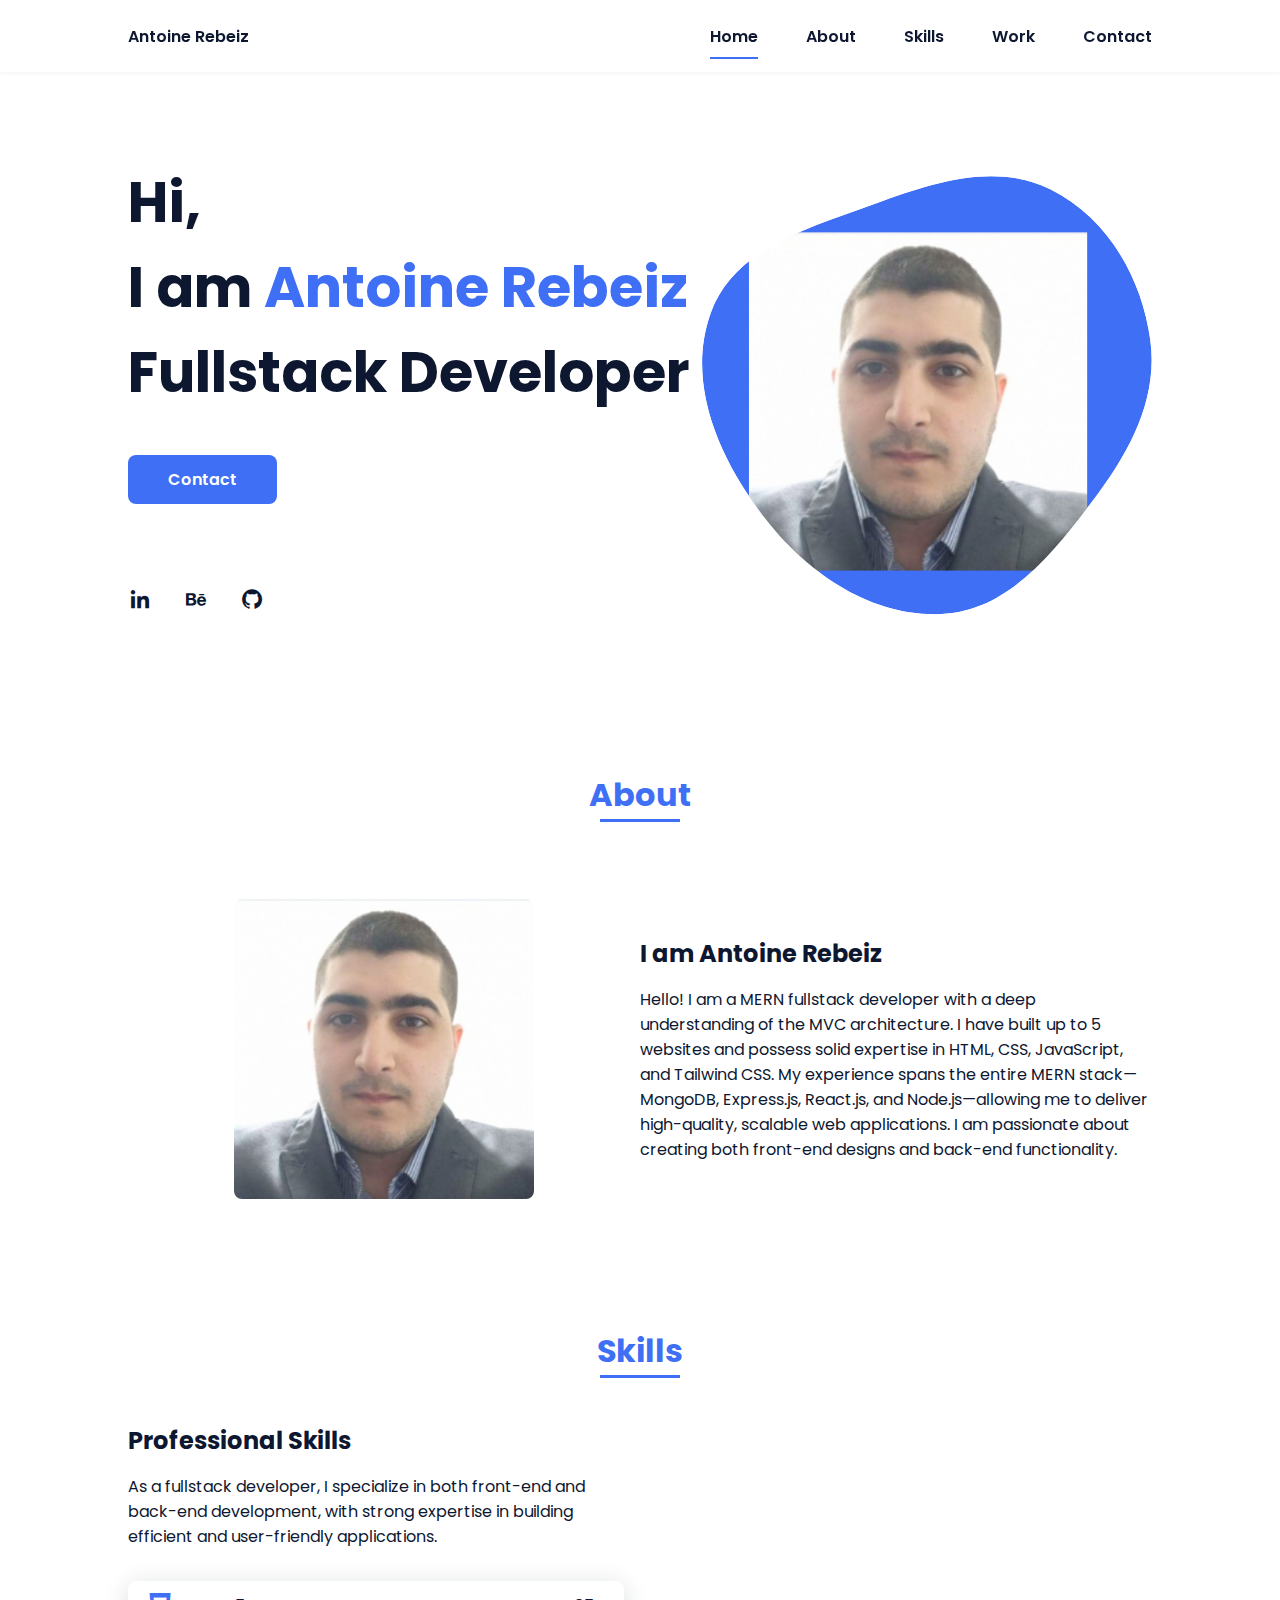
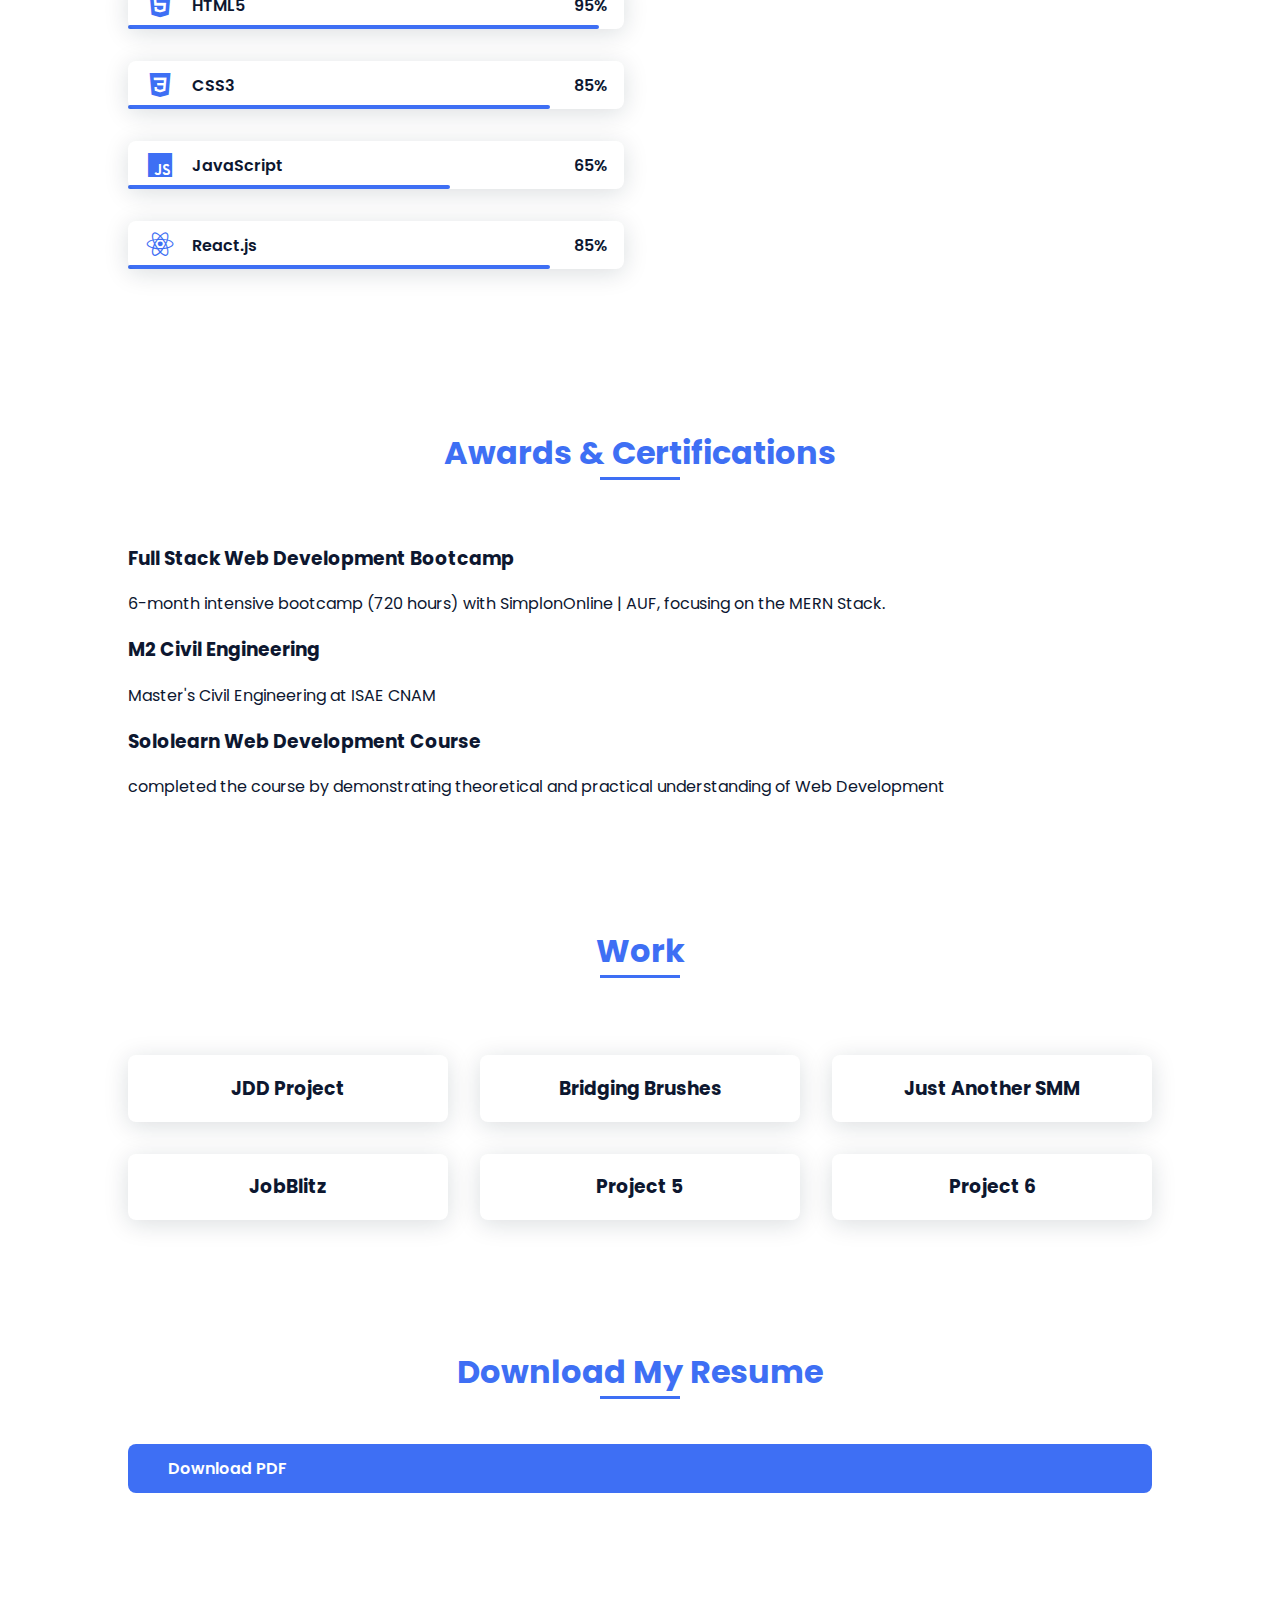
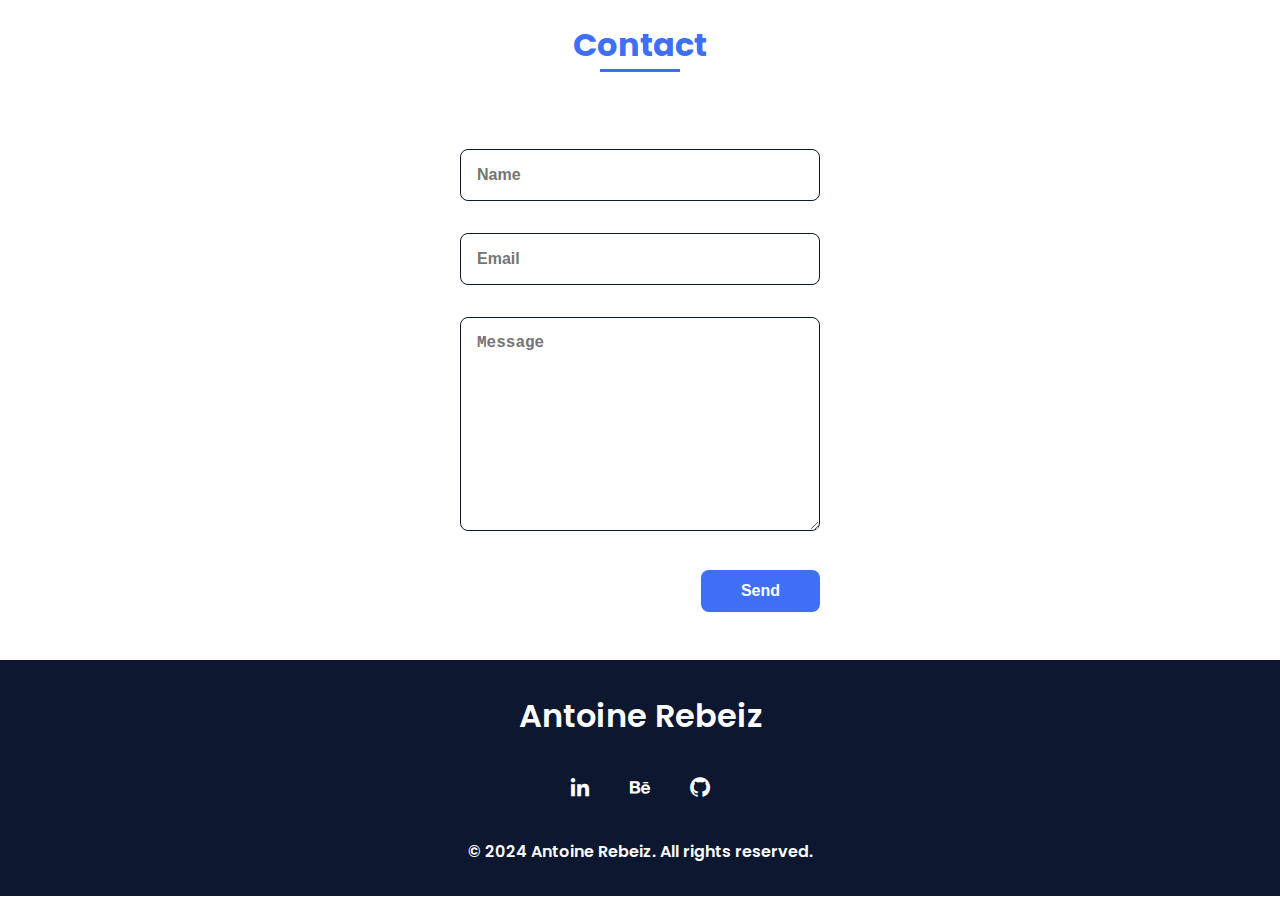
==== index.html @ 2f6d86ab "12" ====
<!DOCTYPE html>
<html lang="en">
  <head>
    <meta charset="UTF-8" />
    <meta name="viewport" content="width=device-width, initial-scale=1.0" />

    <link rel="stylesheet" href="assets/css/styles.css" />

    <!-- =====BOX ICONS===== -->
    <link
      href="https://cdn.jsdelivr.net/npm/boxicons@2.0.5/css/boxicons.min.css"
      rel="stylesheet"
    />

    <title>Antoine Rebeiz Portfolio</title>
  </head>
  <body>
    <!--===== HEADER =====-->
    <header class="l-header">
      <nav class="nav bd-grid">
        <div>
          <a href="#" class="nav__logo">Antoine Rebeiz</a>
        </div>

        <div class="nav__menu" id="nav-menu">
          <ul class="nav__list">
            <li class="nav__item">
              <a href="/index.html" class="nav__link active-link">Home</a>
            </li>
            <li class="nav__item">
              <a href="#about" class="nav__link">About</a>
            </li>
            <li class="nav__item">
              <a href="#skills" class="nav__link">Skills</a>
            </li>
            <li class="nav__item">
              <a href="#work" class="nav__link">Work</a>
            </li>
            <li class="nav__item">
              <a href="#contact" class="nav__link">Contact</a>
            </li>
          </ul>
        </div>

        <div class="nav__toggle" id="nav-toggle">
          <i class="bx bx-menu"></i>
        </div>
      </nav>
    </header>

    <main class="l-main">
      <!--===== HOME =====-->
      <section class="home bd-grid" id="home">
        <div class="home__data">
          <h1 class="home__title">
            Hi,<br />I am <span class="home__title-color">Antoine Rebeiz</span
            ><br />
            Fullstack Developer
          </h1>

          <a href="#contact" class="button">Contact</a>
        </div>

        <div class="home__social">
          <a
            href="https://www.linkedin.com/in/antoine-rebeiz/"
            class="home__social-icon"
            ><i class="bx bxl-linkedin"></i
          ></a>
          <a href="totiyamamoto" class="home__social-icon"
            ><i class="bx bxl-behance"></i
          ></a>
          <a href="https://github.com/rebeizantoine" class="home__social-icon"
            ><i class="bx bxl-github"></i
          ></a>
        </div>

        <div class="home__img">
          <svg
            class="home__blob"
            viewBox="0 0 479 467"
            xmlns="http://www.w3.org/2000/svg"
            xmlns:xlink="http://www.w3.org/1999/xlink"
          >
            <mask id="mask0" mask-type="alpha">
              <path
                d="M9.19024 145.964C34.0253 76.5814 114.865 54.7299 184.111 29.4823C245.804 6.98884 311.86 -14.9503 370.735 14.143C431.207 44.026 467.948 107.508 477.191 174.311C485.897 237.229 454.931 294.377 416.506 344.954C373.74 401.245 326.068 462.801 255.442 466.189C179.416 469.835 111.552 422.137 65.1576 361.805C17.4835 299.81 -17.1617 219.583 9.19024 145.964Z"
              />
            </mask>
            <g mask="url(#mask0)">
              <path
                d="M9.19024 145.964C34.0253 76.5814 114.865 54.7299 184.111 29.4823C245.804 6.98884 311.86 -14.9503 370.735 14.143C431.207 44.026 467.948 107.508 477.191 174.311C485.897 237.229 454.931 294.377 416.506 344.954C373.74 401.245 326.068 462.801 255.442 466.189C179.416 469.835 111.552 422.137 65.1576 361.805C17.4835 299.81 -17.1617 219.583 9.19024 145.964Z"
              />
              <image
                class="home__blob-img"
                x="50"
                y="60"
                href="assets/img/antoine.jpg"
              />
            </g>
          </svg>
        </div>
      </section>

      <!--===== ABOUT =====-->
      <section class="about section" id="about">
        <h2 class="section-title">About</h2>

        <div class="about__container bd-grid">
          <div class="about__img">
            <img src="assets/img/antoine.jpg" alt="" />
          </div>

          <div>
            <h2 class="about__subtitle">I am Antoine Rebeiz</h2>
            <p class="about__text">
              Hello! I am a MERN fullstack developer with a deep understanding
              of the MVC architecture. I have built up to 5 websites and possess
              solid expertise in HTML, CSS, JavaScript, and Tailwind CSS. My
              experience spans the entire MERN stack—MongoDB, Express.js,
              React.js, and Node.js—allowing me to deliver high-quality,
              scalable web applications. I am passionate about creating both
              front-end designs and back-end functionality.
            </p>
          </div>
        </div>
      </section>

      <!--===== SKILLS =====-->
      <section class="skills section" id="skills">
        <h2 class="section-title">Skills</h2>

        <div class="skills__container bd-grid">
          <div>
            <h2 class="skills__subtitle">Professional Skills</h2>
            <p class="skills__text">
              As a fullstack developer, I specialize in both front-end and
              back-end development, with strong expertise in building efficient
              and user-friendly applications.
            </p>
            <div class="skills__data">
              <div class="skills__names">
                <i class="bx bxl-html5 skills__icon"></i>
                <span class="skills__name">HTML5</span>
              </div>
              <div class="skills__bar skills__html"></div>
              <div>
                <span class="skills__percentage">95%</span>
              </div>
            </div>
            <div class="skills__data">
              <div class="skills__names">
                <i class="bx bxl-css3 skills__icon"></i>
                <span class="skills__name">CSS3</span>
              </div>
              <div class="skills__bar skills__css"></div>
              <div>
                <span class="skills__percentage">85%</span>
              </div>
            </div>
            <div class="skills__data">
              <div class="skills__names">
                <i class="bx bxl-javascript skills__icon"></i>
                <span class="skills__name">JavaScript</span>
              </div>
              <div class="skills__bar skills__js"></div>
              <div>
                <span class="skills__percentage">65%</span>
              </div>
            </div>
            <div class="skills__data">
              <div class="skills__names">
                <i class="bx bxl-react skills__icon"></i>
                <span class="skills__name">React.js</span>
              </div>
              <div class="skills__bar skills__css"></div>
              <div>
                <span class="skills__percentage">85%</span>
              </div>
            </div>
          </div>

          <div>
            <img src="assets/img/work3.jpg" alt="" class="skills__img" />
          </div>
        </div>
      </section>
      <!--===== AWARDS =====-->
      <section class="awards section" id="awards">
        <h2 class="section-title">Awards & Certifications</h2>
        <div class="awards__container bd-grid">
          <div class="award">
            <h3 class="award__title">Full Stack Web Development Bootcamp</h3>
            <p class="award__detail">
              6-month intensive bootcamp (720 hours) with SimplonOnline | AUF,
              focusing on the MERN Stack.
            </p>
          </div>
          <div class="award">
            <h3 class="award__title">M2 Civil Engineering</h3>
            <p class="award__detail">Master's Civil Engineering at ISAE CNAM</p>
          </div>
          <div class="award"></div>
            <h3 class="award__title">Sololearn Web Development Course</h3>
            <p class="award__detail">completed the course by demonstrating
              theoretical and practical understanding of
              Web Development</p>
          </div>

          <!-- Add more awards as needed -->
        </div>
      </section>

      <!--===== WORK =====-->
      <section class="work section" id="work">
        <h2 class="section-title">Work</h2>

        <div class="work__container bd-grid">
          <a href="/jdd.html" class="work__img">
            <img src="assets/img/work1.jpg" alt="" />
            <h3 class="work__title">JDD Project</h3>
          </a>
          <a href="BridgingBrushes.html" class="work__img">
            <img src="assets/img/work2.jpg" alt="" />
            <h3 class="work__title">Bridging Brushes</h3>
          </a>
          <a href="Justanothersmm.html" class="work__img">
            <img src="assets/img/work3.jpg" alt="" />
            <h3 class="work__title">Just Another SMM</h3>
          </a>
          <a href="/jobblitz.html" class="work__img">
            <img src="assets/img/work4.jpg" alt="" />
            <h3 class="work__title">JobBlitz</h3>
          </a>
          <a href="" class="work__img">
            <img src="assets/img/work5.jpg" alt="" />
            <h3 class="work__title">Project 5</h3>
          </a>
          <a href="" class="work__img">
            <img src="assets/img/work6.jpg" alt="" />
            <h3 class="work__title">Project 6</h3>
          </a>
        </div>
      </section>
      <!--===== DOWNLOAD PDF BUTTON =====-->
      <section class="download section" id="download">
        <h2 class="section-title">Download My Resume</h2>
        <div class="download__container bd-grid">
          <!-- Download button -->
          <a href="assets/img/Magali_Pitch_bb_2024.pdf" class="button" download>
            Download PDF
          </a>
        </div>
      </section>

      <!--===== CONTACT =====-->
      <section class="contact section" id="contact">
        <h2 class="section-title">Contact</h2>

        <div class="contact__container bd-grid">
          <form action="" class="contact__form">
            <input type="text" placeholder="Name" class="contact__input" />
            <input type="mail" placeholder="Email" class="contact__input" />
            <textarea
              name=""
              id=""
              cols="0"
              rows="10"
              class="contact__input"
              placeholder="Message"
            ></textarea>
            <input type="submit" value="Send" class="contact__button button" />
          </form>
        </div>
      </section>
    </main>

    <!--===== FOOTER =====-->
    <footer class="footer">
      <p class="footer__title">Antoine Rebeiz</p>
      <div class="footer__social">
        <a href="#" class="footer__icon"><i class="bx bxl-linkedin"></i></a>
        <a href="#" class="footer__icon"><i class="bx bxl-behance"></i></a>
        <a href="#" class="footer__icon"><i class="bx bxl-github"></i></a>
      </div>
      <p>&#169; 2024 Antoine Rebeiz. All rights reserved.</p>
    </footer>

    <!--===== SCROLL REVEAL =====-->
    <script src="https://unpkg.com/scrollreveal"></script>

    <!--===== MAIN JS =====-->
    <script src="assets/js/main.js"></script>
  </body>
</html>
---- assets/css/styles.css ----
/*===== GOOGLE FONTS =====*/
@import url("https://fonts.googleapis.com/css2?family=Poppins:wght@400;600;700&display=swap");
/*===== VARIABLES CSS =====*/
:root {
  --header-height: 3rem;
  --font-semi: 600;
  /*===== Colores =====*/
  /*Purple 260 - Red 355 - Blue 224 - Pink 340*/
  /* HSL color mode */
  --hue-color: 224;
  --first-color: hsl(var(--hue-color), 89%, 60%);
  --second-color: hsl(var(--hue-color), 56%, 12%);
  /*===== Fuente y tipografia =====*/
  --body-font: "Poppins", sans-serif;
  --big-font-size: 2rem;
  --h2-font-size: 1.25rem;
  --normal-font-size: 0.938rem;
  --smaller-font-size: 0.75rem;
  /*===== Margenes =====*/
  --mb-2: 1rem;
  --mb-4: 2rem;
  --mb-5: 2.5rem;
  --mb-6: 3rem;
  /*===== z index =====*/
  --z-back: -10;
  --z-fixed: 100;
}
@media screen and (min-width: 968px) {
  :root {
    --big-font-size: 3.5rem;
    --h2-font-size: 2rem;
    --normal-font-size: 1rem;
    --smaller-font-size: 0.875rem;
  }
}

/*===== BASE =====*/
*,
::before,
::after {
  box-sizing: border-box;
}

html {
  scroll-behavior: smooth;
}

body {
  margin: var(--header-height) 0 0 0;
  font-family: var(--body-font);
  font-size: var(--normal-font-size);
  color: var(--second-color);
}

h1,
h2,
p {
  margin: 0;
}

ul {
  margin: 0;
  padding: 0;
  list-style: none;
}

a {
  text-decoration: none;
}

img {
  max-width: 100%;
  height: auto;
  display: block;
}

/*===== CLASS CSS ===== */
.section-title {
  position: relative;
  font-size: var(--h2-font-size);
  color: var(--first-color);
  margin-top: var(--mb-2);
  margin-bottom: var(--mb-4);
  text-align: center;
}
.section-title::after {
  position: absolute;
  content: "";
  width: 64px;
  height: 0.18rem;
  left: 0;
  right: 0;
  margin: auto;
  top: 2rem;
  background-color: var(--first-color);
}

.section {
  padding-top: 3rem;
  padding-bottom: 2rem;
}

/*===== LAYOUT =====*/
.bd-grid {
  max-width: 1024px;
  display: grid;
  margin-left: var(--mb-2);
  margin-right: var(--mb-2);
}

.l-header {
  width: 100%;
  position: fixed;
  top: 0;
  left: 0;
  z-index: var(--z-fixed);
  background-color: #fff;
  box-shadow: 0 1px 4px rgba(146, 161, 176, 0.15);
}

/*===== NAV =====*/
.nav {
  height: var(--header-height);
  display: flex;
  justify-content: space-between;
  align-items: center;
  font-weight: var(--font-semi);
}
@media screen and (max-width: 767px) {
  .nav__menu {
    position: fixed;
    top: var(--header-height);
    right: -100%;
    width: 80%;
    height: 100%;
    padding: 2rem;
    background-color: var(--second-color);
    transition: 0.5s;
  }
}
.nav__item {
  margin-bottom: var(--mb-4);
}
.nav__link {
  position: relative;
  color: #fff;
}
.nav__link:hover {
  position: relative;
}
.nav__link:hover::after {
  position: absolute;
  content: "";
  width: 100%;
  height: 0.18rem;
  left: 0;
  top: 2rem;
  background-color: var(--first-color);
}
.nav__logo {
  color: var(--second-color);
}
.nav__toggle {
  color: var(--second-color);
  font-size: 1.5rem;
  cursor: pointer;
}

/*Active menu*/
.active-link::after {
  position: absolute;
  content: "";
  width: 100%;
  height: 0.18rem;
  left: 0;
  top: 2rem;
  background-color: var(--first-color);
}

/*=== Show menu ===*/
.show {
  right: 0;
}

/*===== HOME =====*/
.home {
  position: relative;
  row-gap: 5rem;
  padding: 4rem 0 5rem;
}
.home__data {
  align-self: center;
}
.home__title {
  font-size: var(--big-font-size);
  margin-bottom: var(--mb-5);
}
.home__title-color {
  color: var(--first-color);
}
.home__social {
  display: flex;
  flex-direction: column;
}
.home__social-icon {
  width: max-content;
  margin-bottom: var(--mb-2);
  font-size: 1.5rem;
  color: var(--second-color);
}
.home__social-icon:hover {
  color: var(--first-color);
}
.home__img {
  position: absolute;
  right: 0;
  bottom: 0;
  width: 260px;
}
.home__blob {
  fill: var(--first-color);
}
.home__blob-img {
  width: 360px;
}

/*BUTTONS*/
.button {
  display: inline-block;
  background-color: var(--first-color);
  color: #fff;
  padding: 0.75rem 2.5rem;
  font-weight: var(--font-semi);
  border-radius: 0.5rem;
  transition: 0.3s;
}
.button:hover {
  box-shadow: 0px 10px 36px rgba(0, 0, 0, 0.15);
}

/* ===== ABOUT =====*/
.about__container {
  row-gap: 2rem;
  text-align: center;
}
.about__subtitle {
  margin-bottom: var(--mb-2);
}
.about__img {
  justify-self: center;
}
.about__img img {
  width: 200px;
  border-radius: 0.5rem;
}

/* ===== SKILLS =====*/
.skills__container {
  row-gap: 2rem;
  text-align: center;
}
.skills__subtitle {
  margin-bottom: var(--mb-2);
}
.skills__text {
  margin-bottom: var(--mb-4);
}
.skills__data {
  display: flex;
  justify-content: space-between;
  align-items: center;
  position: relative;
  font-weight: var(--font-semi);
  padding: 0.5rem 1rem;
  margin-bottom: var(--mb-4);
  border-radius: 0.5rem;
  box-shadow: 0px 4px 25px rgba(14, 36, 49, 0.15);
}
.skills__icon {
  font-size: 2rem;
  margin-right: var(--mb-2);
  color: var(--first-color);
}
.skills__names {
  display: flex;
  align-items: center;
}
.skills__bar {
  position: absolute;
  left: 0;
  bottom: 0;
  background-color: var(--first-color);
  height: 0.25rem;
  border-radius: 0.5rem;
  z-index: var(--z-back);
}
.skills__html {
  width: 95%;
}
.skills__css {
  width: 85%;
}
.skills__js {
  width: 65%;
}
.skills__ux {
  width: 85%;
}
.skills__img {
  border-radius: 0.5rem;
}

/* ===== WORK =====*/
.work__container {
  row-gap: 2rem;
}
.work__img {
  box-shadow: 0px 4px 25px rgba(14, 36, 49, 0.15);
  border-radius: 0.5rem;
  overflow: hidden;
}
.work__img img {
  transition: 1s;
}
.work__img img:hover {
  transform: scale(1.1);
}

/* ===== CONTACT =====*/
.contact__input {
  width: 100%;
  font-size: var(--normal-font-size);
  font-weight: var(--font-semi);
  padding: 1rem;
  border-radius: 0.5rem;
  border: 1.5px solid var(--second-color);
  outline: none;
  margin-bottom: var(--mb-4);
}
.work__title {
  justify-content: center;
  text-align: center;
  color: var(--second-color);
}
.contact__button {
  display: block;
  border: none;
  outline: none;
  font-size: var(--normal-font-size);
  cursor: pointer;
  margin-left: auto;
}

/* ===== FOOTER =====*/
.footer {
  background-color: var(--second-color);
  color: #fff;
  text-align: center;
  font-weight: var(--font-semi);
  padding: 2rem 0;
}
.footer__title {
  font-size: 2rem;
  margin-bottom: var(--mb-4);
}
.footer__social {
  margin-bottom: var(--mb-4);
}
.footer__icon {
  font-size: 1.5rem;
  color: #fff;
  margin: 0 var(--mb-2);
}
.footer__copy {
  font-size: var(--smaller-font-size);
}

/* ===== MEDIA QUERIES=====*/
@media screen and (max-width: 320px) {
  .home {
    row-gap: 2rem;
  }
  .home__img {
    width: 200px;
  }
}
@media screen and (min-width: 576px) {
  .home {
    padding: 4rem 0 2rem;
  }
  .home__social {
    padding-top: 0;
    padding-bottom: 2.5rem;
    flex-direction: row;
    align-self: flex-end;
  }
  .home__social-icon {
    margin-bottom: 0;
    margin-right: var(--mb-4);
  }
  .home__img {
    width: 300px;
    bottom: 25%;
  }
  .about__container {
    grid-template-columns: repeat(2, 1fr);
    align-items: center;
    text-align: initial;
  }
  .skills__container {
    grid-template-columns: 0.7fr;
    justify-content: center;
    column-gap: 1rem;
  }
  .work__container {
    grid-template-columns: repeat(2, 1fr);
    column-gap: 2rem;
    padding-top: 2rem;
  }
  .contact__form {
    width: 360px;
    padding-top: 2rem;
  }
  .contact__container {
    justify-items: center;
  }
}
@media screen and (min-width: 768px) {
  body {
    margin: 0;
  }
  .section {
    padding-top: 4rem;
    padding-bottom: 3rem;
  }
  .section-title {
    margin-bottom: var(--mb-6);
  }
  .section-title::after {
    width: 80px;
    top: 3rem;
  }
  .nav {
    height: calc(var(--header-height) + 1.5rem);
  }
  .nav__list {
    display: flex;
    padding-top: 0;
  }
  .nav__item {
    margin-left: var(--mb-6);
    margin-bottom: 0;
  }
  .nav__toggle {
    display: none;
  }
  .nav__link {
    color: var(--second-color);
  }
  .home {
    padding: 8rem 0 2rem;
  }
  .home__img {
    width: 400px;
    bottom: 10%;
  }
  .about__container {
    padding-top: 2rem;
  }
  .about__img img {
    width: 300px;
  }
  .skills__container {
    grid-template-columns: repeat(2, 1fr);
    column-gap: 2rem;
    align-items: center;
    text-align: initial;
  }
  .work__container {
    grid-template-columns: repeat(3, 1fr);
    column-gap: 2rem;
  }
}
@media screen and (min-width: 992px) {
  .bd-grid {
    margin-left: auto;
    margin-right: auto;
  }
  .home {
    padding: 10rem 0 2rem;
  }
  .home__img {
    width: 450px;
  }
}
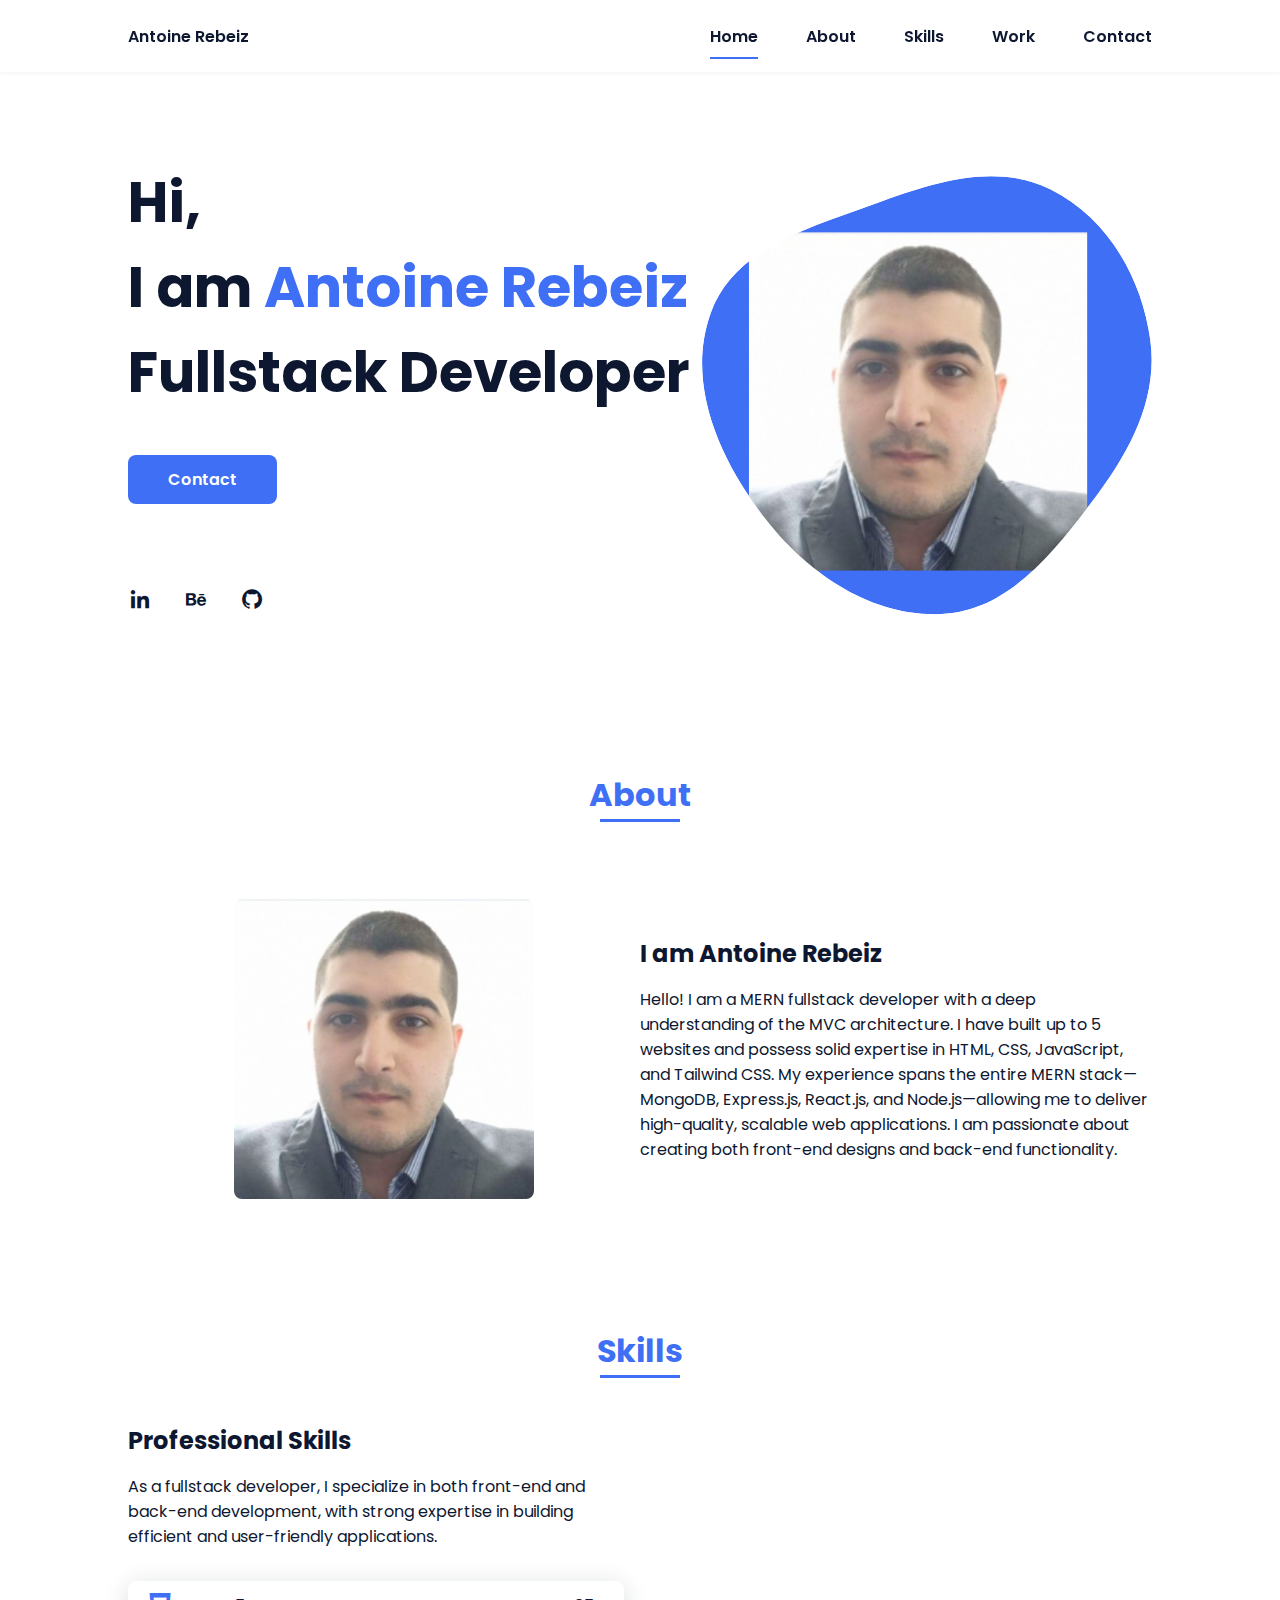
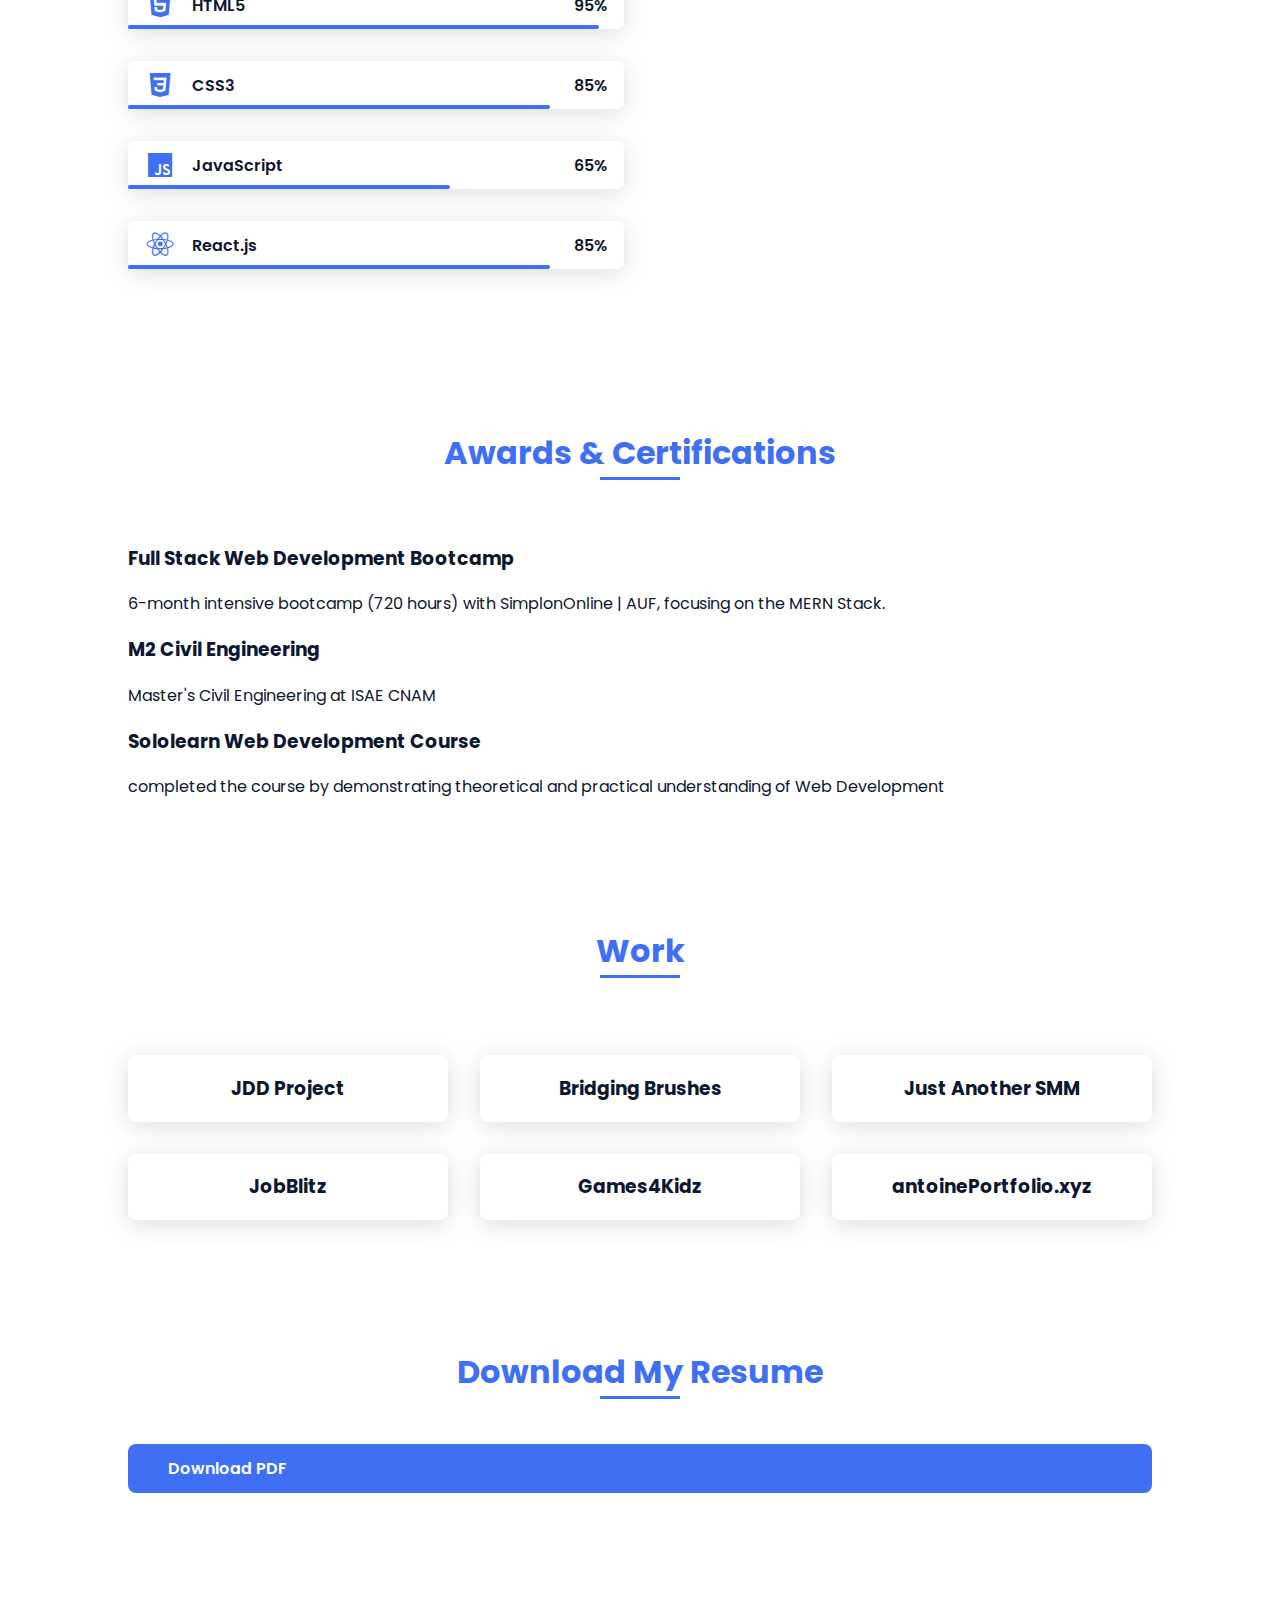
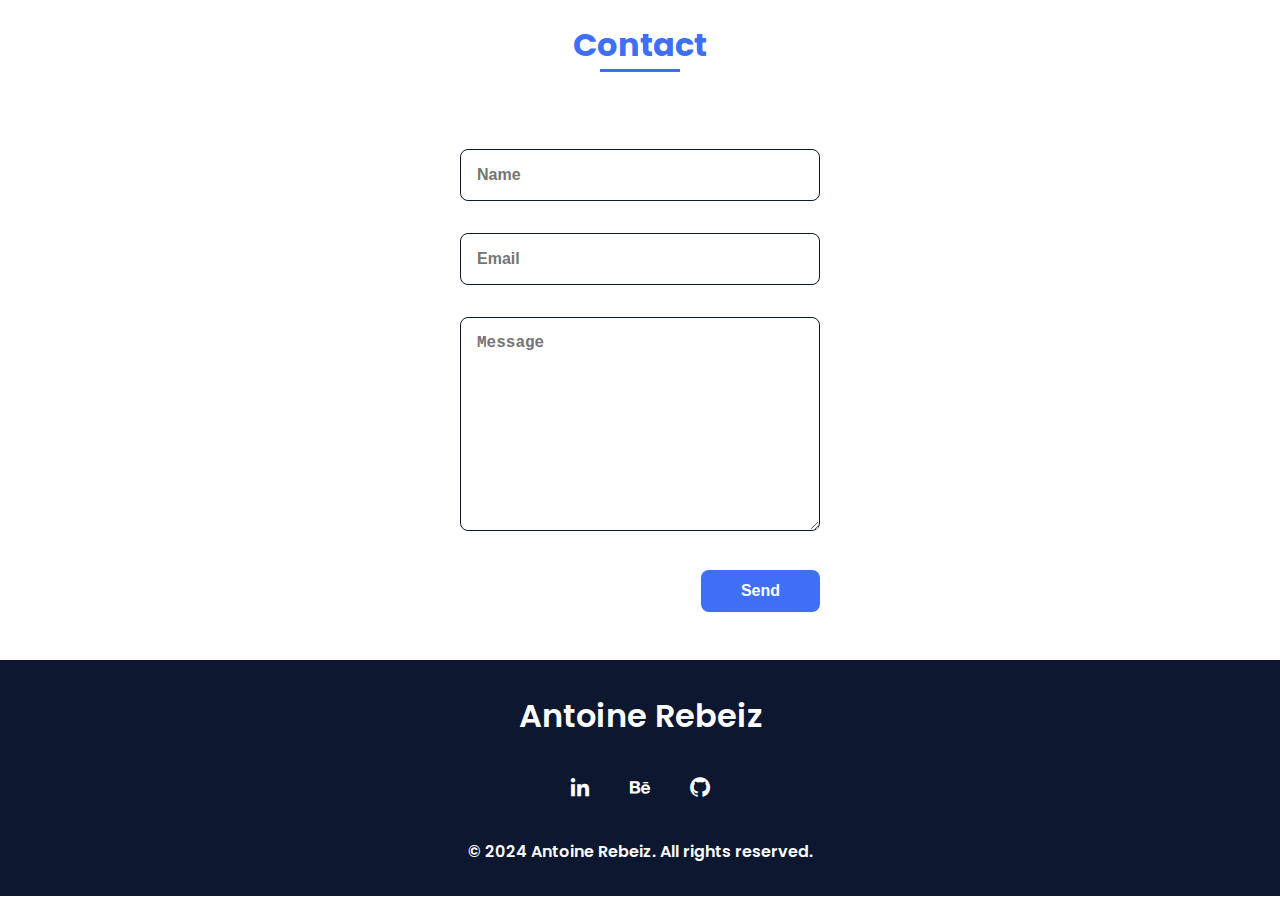
==== commit c75a7cc5: "kolok" ====
--- a/index.html
+++ b/index.html
@@ -216,7 +216,7 @@
         <h2 class="section-title">Work</h2>
 
         <div class="work__container bd-grid">
-          <a href="/jdd.html" class="work__img">
+          <a href="jdd.html" class="work__img">
             <img src="assets/img/work1.jpg" alt="" />
             <h3 class="work__title">JDD Project</h3>
           </a>
@@ -232,13 +232,13 @@
             <img src="assets/img/work4.jpg" alt="" />
             <h3 class="work__title">JobBlitz</h3>
           </a>
-          <a href="" class="work__img">
+          <a href="/Games4Kidz.html" class="work__img">
             <img src="assets/img/work5.jpg" alt="" />
-            <h3 class="work__title">Project 5</h3>
+            <h3 class="work__title">Games4Kidz</h3>
           </a>
           <a href="" class="work__img">
             <img src="assets/img/work6.jpg" alt="" />
-            <h3 class="work__title">Project 6</h3>
+            <h3 class="work__title">antoinePortfolio.xyz</h3>
           </a>
         </div>
       </section>
